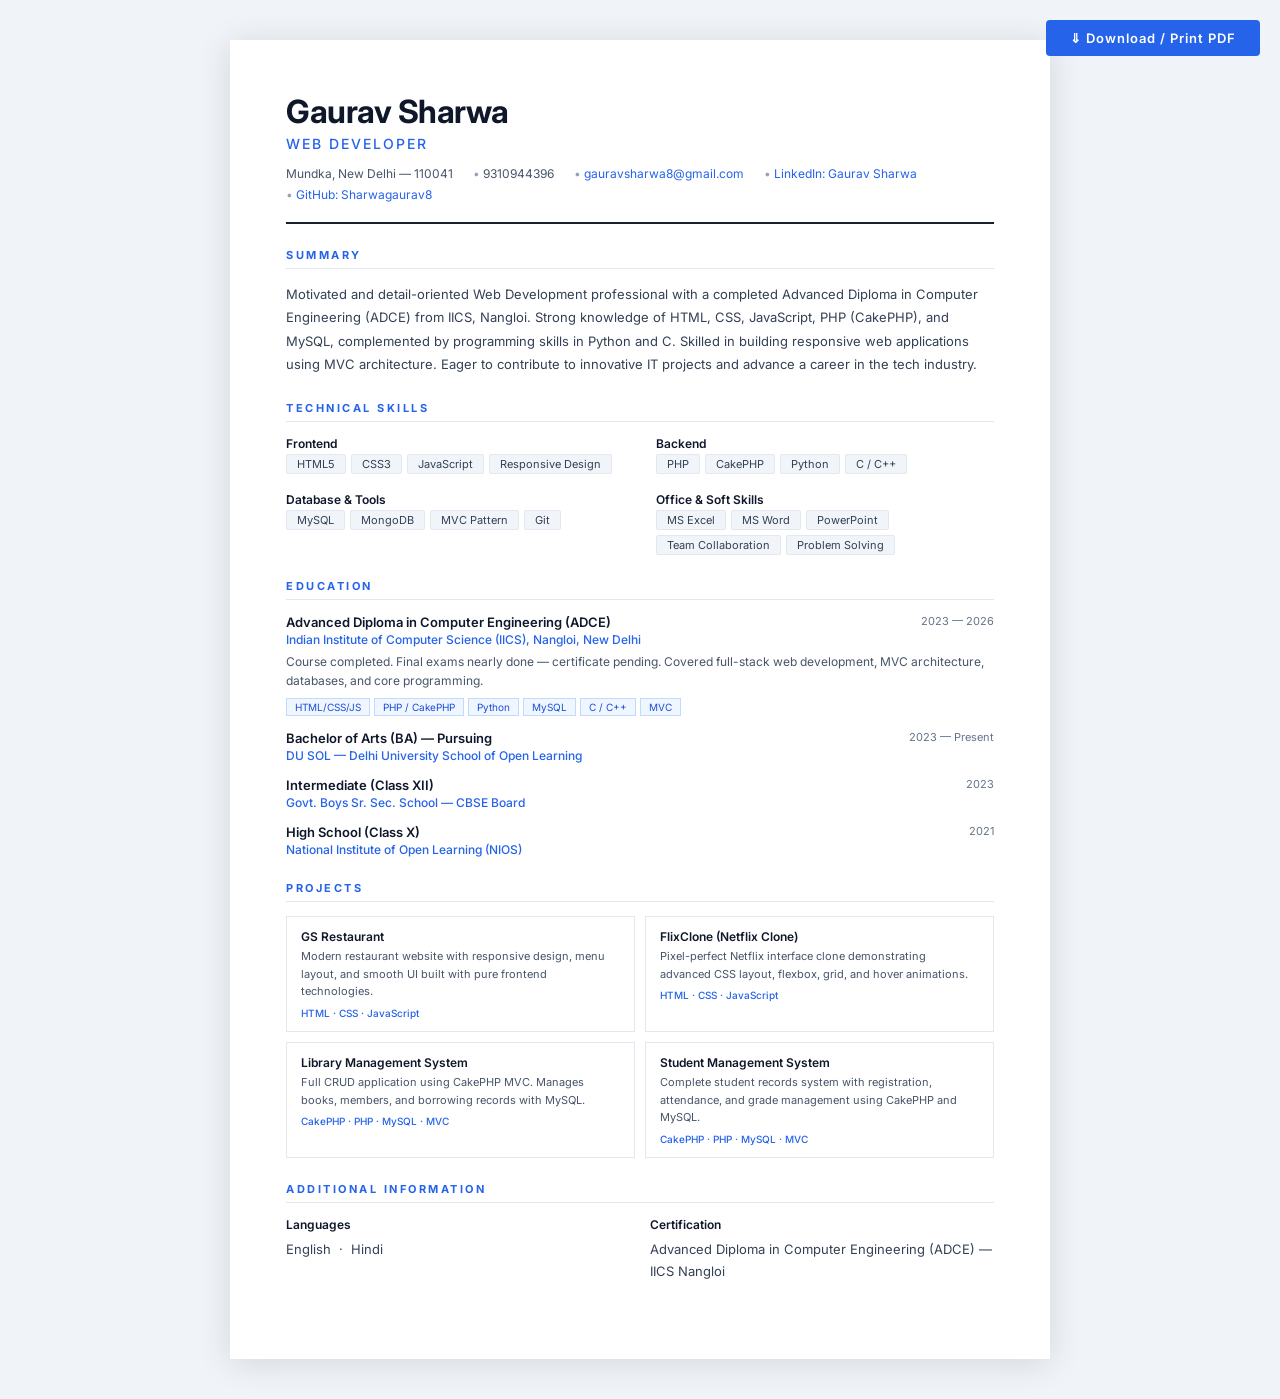
==== PORTFOLIO/GauravSharwa_Resume.html @ 16c81397 "Add files via upload" ====
<!DOCTYPE html>
<html lang="en">
<head>
<meta charset="UTF-8"/>
<meta name="viewport" content="width=device-width, initial-scale=1.0"/>
<title>Gaurav Sharwa — Resume</title>
<link href="https://fonts.googleapis.com/css2?family=Inter:wght@300;400;500;600;700&display=swap" rel="stylesheet"/>
<style>
  * { box-sizing: border-box; margin: 0; padding: 0; }
  body { font-family: 'Inter', sans-serif; background: #f0f4f8; color: #1a202c; }

  .print-btn {
    position: fixed; top: 20px; right: 20px;
    background: #2563eb; color: #fff;
    border: none; padding: 10px 24px;
    font-family: 'Inter', sans-serif;
    font-size: 13px; font-weight: 600;
    letter-spacing: 1px; cursor: pointer;
    border-radius: 4px; z-index: 999;
    transition: background .2s;
  }
  .print-btn:hover { background: #1d4ed8; }

  .resume {
    max-width: 820px; margin: 40px auto;
    background: #fff;
    box-shadow: 0 4px 32px rgba(0,0,0,.12);
    padding: 52px 56px;
  }

  /* HEADER */
  .r-header { border-bottom: 2px solid #1a202c; padding-bottom: 20px; margin-bottom: 24px; }
  .r-name { font-size: 32px; font-weight: 700; color: #0f172a; letter-spacing: -.5px; }
  .r-role { font-size: 14px; font-weight: 500; color: #2563eb; letter-spacing: 2px; text-transform: uppercase; margin-top: 4px; margin-bottom: 14px; }
  .r-contact { display: flex; flex-wrap: wrap; gap: 6px 20px; font-size: 12px; color: #475569; }
  .r-contact a { color: #2563eb; text-decoration: none; }
  .r-contact a:hover { text-decoration: underline; }
  .r-contact span::before { content: '• '; color: #94a3b8; }
  .r-contact span:first-child::before { content: ''; }

  /* SECTIONS */
  .r-section { margin-bottom: 24px; }
  .r-section-title {
    font-size: 11px; font-weight: 700; letter-spacing: 2.5px;
    text-transform: uppercase; color: #2563eb;
    border-bottom: 1px solid #e2e8f0; padding-bottom: 6px;
    margin-bottom: 14px;
  }
  .r-body { font-size: 13px; line-height: 1.75; color: #334155; }

  /* SKILLS GRID */
  .skills-row { display: grid; grid-template-columns: 1fr 1fr; gap: 10px 32px; }
  .skill-group-label { font-weight: 600; color: #0f172a; font-size: 12px; margin-bottom: 3px; }
  .skill-tags { display: flex; flex-wrap: wrap; gap: 5px; }
  .skill-tag {
    background: #f1f5f9; border: 1px solid #e2e8f0;
    color: #334155; font-size: 11px; padding: 2px 10px;
    border-radius: 2px;
  }

  /* EDU / EXPERIENCE ITEMS */
  .r-item { margin-bottom: 14px; }
  .r-item-header { display: flex; justify-content: space-between; align-items: flex-start; }
  .r-item-title { font-weight: 600; font-size: 13px; color: #0f172a; }
  .r-item-date { font-size: 11px; color: #64748b; white-space: nowrap; margin-left: 12px; }
  .r-item-sub { font-size: 12px; color: #2563eb; margin-top: 2px; font-weight: 500; }
  .r-item-desc { font-size: 12px; color: #475569; margin-top: 5px; line-height: 1.65; }
  .r-item-tags { display: flex; flex-wrap: wrap; gap: 4px; margin-top: 7px; }
  .r-item-tag { background: #eff6ff; border: 1px solid #bfdbfe; color: #1d4ed8; font-size: 10px; padding: 2px 8px; }

  /* PROJECTS */
  .proj-grid { display: grid; grid-template-columns: 1fr 1fr; gap: 10px; }
  .proj-card { border: 1px solid #e2e8f0; padding: 12px 14px; }
  .proj-title { font-weight: 600; font-size: 12px; color: #0f172a; margin-bottom: 4px; }
  .proj-desc { font-size: 11px; color: #475569; line-height: 1.6; margin-bottom: 6px; }
  .proj-tech { font-size: 10px; color: #2563eb; font-weight: 500; }

  /* SUMMARY */
  .r-summary { font-size: 13px; line-height: 1.8; color: #334155; }

  /* TWO-COL */
  .two-col { display: grid; grid-template-columns: 1fr 1fr; gap: 20px; }

  /* PRINT */
  @media print {
    body { background: #fff; }
    .print-btn { display: none; }
    .resume { margin: 0; box-shadow: none; padding: 32px 40px; }
    @page { margin: 0; size: A4; }
  }
  @media (max-width: 600px) {
    .resume { padding: 28px 20px; margin: 0; }
    .skills-row, .proj-grid, .two-col { grid-template-columns: 1fr; }
    .r-name { font-size: 24px; }
    .print-btn { top: 10px; right: 10px; padding: 8px 16px; font-size: 12px; }
  }
</style>
</head>
<body>

<button class="print-btn" onclick="window.print()">&#8659; Download / Print PDF</button>

<div class="resume">

  <!-- HEADER -->
  <div class="r-header">
    <div class="r-name">Gaurav Sharwa</div>
    <div class="r-role">Web Developer</div>
    <div class="r-contact">
      <span>Mundka, New Delhi — 110041</span>
      <span>9310944396</span>
      <span><a href="mailto:gauravsharwa8@gmail.com">gauravsharwa8@gmail.com</a></span>
      <span><a href="https://www.linkedin.com/in/gaurav-sharwa-a575862b4/" target="_blank">LinkedIn: Gaurav Sharwa</a></span>
      <span><a href="https://github.com/Sharwagaurav8" target="_blank">GitHub: Sharwagaurav8</a></span>
    </div>
  </div>

  <!-- SUMMARY -->
  <div class="r-section">
    <div class="r-section-title">Summary</div>
    <div class="r-summary">
      Motivated and detail-oriented Web Development professional with a completed Advanced Diploma in Computer Engineering (ADCE) from IICS, Nangloi. Strong knowledge of HTML, CSS, JavaScript, PHP (CakePHP), and MySQL, complemented by programming skills in Python and C. Skilled in building responsive web applications using MVC architecture. Eager to contribute to innovative IT projects and advance a career in the tech industry.
    </div>
  </div>

  <!-- SKILLS -->
  <div class="r-section">
    <div class="r-section-title">Technical Skills</div>
    <div class="skills-row">
      <div>
        <div class="skill-group-label">Frontend</div>
        <div class="skill-tags">
          <span class="skill-tag">HTML5</span>
          <span class="skill-tag">CSS3</span>
          <span class="skill-tag">JavaScript</span>
          <span class="skill-tag">Responsive Design</span>
        </div>
      </div>
      <div>
        <div class="skill-group-label">Backend</div>
        <div class="skill-tags">
          <span class="skill-tag">PHP</span>
          <span class="skill-tag">CakePHP</span>
          <span class="skill-tag">Python</span>
          <span class="skill-tag">C / C++</span>
        </div>
      </div>
      <div style="margin-top:8px">
        <div class="skill-group-label">Database &amp; Tools</div>
        <div class="skill-tags">
          <span class="skill-tag">MySQL</span>
          <span class="skill-tag">MongoDB</span>
          <span class="skill-tag">MVC Pattern</span>
          <span class="skill-tag">Git</span>
        </div>
      </div>
      <div style="margin-top:8px">
        <div class="skill-group-label">Office &amp; Soft Skills</div>
        <div class="skill-tags">
          <span class="skill-tag">MS Excel</span>
          <span class="skill-tag">MS Word</span>
          <span class="skill-tag">PowerPoint</span>
          <span class="skill-tag">Team Collaboration</span>
          <span class="skill-tag">Problem Solving</span>
        </div>
      </div>
    </div>
  </div>

  <!-- EDUCATION -->
  <div class="r-section">
    <div class="r-section-title">Education</div>

    <div class="r-item">
      <div class="r-item-header">
        <div class="r-item-title">Advanced Diploma in Computer Engineering (ADCE)</div>
        <div class="r-item-date">2023 — 2026</div>
      </div>
      <div class="r-item-sub">Indian Institute of Computer Science (IICS), Nangloi, New Delhi</div>
      <div class="r-item-desc">Course completed. Final exams nearly done — certificate pending. Covered full-stack web development, MVC architecture, databases, and core programming.</div>
      <div class="r-item-tags">
        <span class="r-item-tag">HTML/CSS/JS</span>
        <span class="r-item-tag">PHP / CakePHP</span>
        <span class="r-item-tag">Python</span>
        <span class="r-item-tag">MySQL</span>
        <span class="r-item-tag">C / C++</span>
        <span class="r-item-tag">MVC</span>
      </div>
    </div>

    <div class="r-item">
      <div class="r-item-header">
        <div class="r-item-title">Bachelor of Arts (BA) — Pursuing</div>
        <div class="r-item-date">2023 — Present</div>
      </div>
      <div class="r-item-sub">DU SOL — Delhi University School of Open Learning</div>
    </div>

    <div class="r-item">
      <div class="r-item-header">
        <div class="r-item-title">Intermediate (Class XII)</div>
        <div class="r-item-date">2023</div>
      </div>
      <div class="r-item-sub">Govt. Boys Sr. Sec. School — CBSE Board</div>
    </div>

    <div class="r-item">
      <div class="r-item-header">
        <div class="r-item-title">High School (Class X)</div>
        <div class="r-item-date">2021</div>
      </div>
      <div class="r-item-sub">National Institute of Open Learning (NIOS)</div>
    </div>
  </div>

  <!-- PROJECTS -->
  <div class="r-section">
    <div class="r-section-title">Projects</div>
    <div class="proj-grid">
      <div class="proj-card">
        <div class="proj-title">GS Restaurant</div>
        <div class="proj-desc">Modern restaurant website with responsive design, menu layout, and smooth UI built with pure frontend technologies.</div>
        <div class="proj-tech">HTML · CSS · JavaScript</div>
      </div>
      <div class="proj-card">
        <div class="proj-title">FlixClone (Netflix Clone)</div>
        <div class="proj-desc">Pixel-perfect Netflix interface clone demonstrating advanced CSS layout, flexbox, grid, and hover animations.</div>
        <div class="proj-tech">HTML · CSS · JavaScript</div>
      </div>
      <div class="proj-card">
        <div class="proj-title">Library Management System</div>
        <div class="proj-desc">Full CRUD application using CakePHP MVC. Manages books, members, and borrowing records with MySQL.</div>
        <div class="proj-tech">CakePHP · PHP · MySQL · MVC</div>
      </div>
      <div class="proj-card">
        <div class="proj-title">Student Management System</div>
        <div class="proj-desc">Complete student records system with registration, attendance, and grade management using CakePHP and MySQL.</div>
        <div class="proj-tech">CakePHP · PHP · MySQL · MVC</div>
      </div>
    </div>
  </div>

  <!-- ADDITIONAL -->
  <div class="r-section">
    <div class="r-section-title">Additional Information</div>
    <div class="two-col">
      <div>
        <div class="skill-group-label" style="margin-bottom:6px">Languages</div>
        <div class="r-body">English &nbsp;·&nbsp; Hindi</div>
      </div>
      <div>
        <div class="skill-group-label" style="margin-bottom:6px">Certification</div>
        <div class="r-body">Advanced Diploma in Computer Engineering (ADCE) — IICS Nangloi</div>
      </div>
    </div>
  </div>

</div>
</body>
</html>
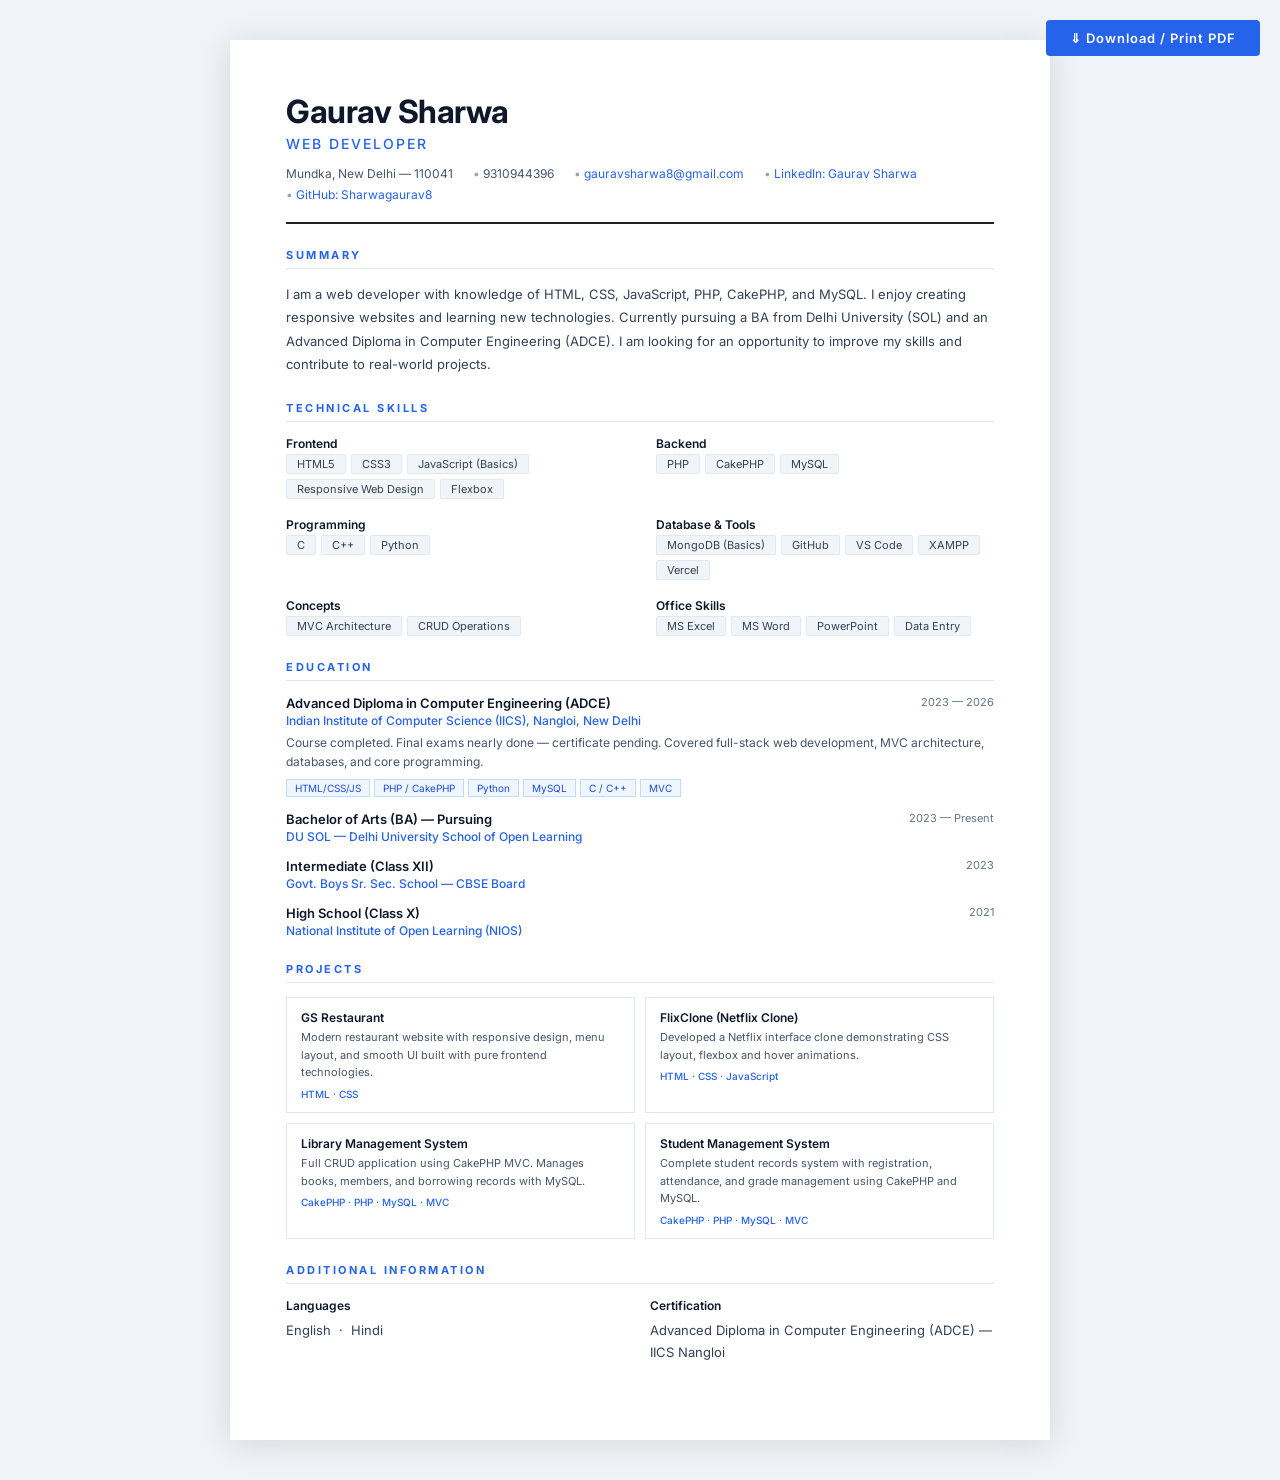
==== commit 682a8396: "Update GauravSharwa_Resume.html" ====
--- a/PORTFOLIO/GauravSharwa_Resume.html
+++ b/PORTFOLIO/GauravSharwa_Resume.html
@@ -119,52 +119,75 @@
   <div class="r-section">
     <div class="r-section-title">Summary</div>
     <div class="r-summary">
-      Motivated and detail-oriented Web Development professional with a completed Advanced Diploma in Computer Engineering (ADCE) from IICS, Nangloi. Strong knowledge of HTML, CSS, JavaScript, PHP (CakePHP), and MySQL, complemented by programming skills in Python and C. Skilled in building responsive web applications using MVC architecture. Eager to contribute to innovative IT projects and advance a career in the tech industry.
+      I am a web developer with knowledge of HTML, CSS, JavaScript, PHP, CakePHP, and MySQL. I enjoy creating responsive websites and learning new technologies. Currently pursuing a BA from Delhi University (SOL) and an Advanced Diploma in Computer Engineering (ADCE). I am looking for an opportunity to improve my skills and contribute to real-world projects.
     </div>
   </div>
 
   <!-- SKILLS -->
   <div class="r-section">
-    <div class="r-section-title">Technical Skills</div>
-    <div class="skills-row">
-      <div>
-        <div class="skill-group-label">Frontend</div>
-        <div class="skill-tags">
-          <span class="skill-tag">HTML5</span>
-          <span class="skill-tag">CSS3</span>
-          <span class="skill-tag">JavaScript</span>
-          <span class="skill-tag">Responsive Design</span>
-        </div>
-      </div>
-      <div>
-        <div class="skill-group-label">Backend</div>
-        <div class="skill-tags">
-          <span class="skill-tag">PHP</span>
-          <span class="skill-tag">CakePHP</span>
-          <span class="skill-tag">Python</span>
-          <span class="skill-tag">C / C++</span>
-        </div>
-      </div>
-      <div style="margin-top:8px">
-        <div class="skill-group-label">Database &amp; Tools</div>
-        <div class="skill-tags">
-          <span class="skill-tag">MySQL</span>
-          <span class="skill-tag">MongoDB</span>
-          <span class="skill-tag">MVC Pattern</span>
-          <span class="skill-tag">Git</span>
-        </div>
-      </div>
-      <div style="margin-top:8px">
-        <div class="skill-group-label">Office &amp; Soft Skills</div>
-        <div class="skill-tags">
-          <span class="skill-tag">MS Excel</span>
-          <span class="skill-tag">MS Word</span>
-          <span class="skill-tag">PowerPoint</span>
-          <span class="skill-tag">Team Collaboration</span>
-          <span class="skill-tag">Problem Solving</span>
-        </div>
-      </div>
-    </div>
+      <div class="r-section-title">Technical Skills</div>
+
+      <div class="skills-row">
+
+          <div>
+              <div class="skill-group-label">Frontend</div>
+              <div class="skill-tags">
+                  <span class="skill-tag">HTML5</span>
+                  <span class="skill-tag">CSS3</span>
+                  <span class="skill-tag">JavaScript (Basics)</span>
+                  <span class="skill-tag">Responsive Web Design</span>
+                  <span class="skill-tag">Flexbox</span>
+              </div>
+          </div>
+
+          <div>
+              <div class="skill-group-label">Backend</div>
+              <div class="skill-tags">
+                  <span class="skill-tag">PHP</span>
+                  <span class="skill-tag">CakePHP</span>
+                  <span class="skill-tag">MySQL</span>
+              </div>
+          </div>
+
+          <div style="margin-top:8px">
+              <div class="skill-group-label">Programming</div>
+              <div class="skill-tags">
+                  <span class="skill-tag">C</span>
+                  <span class="skill-tag">C++</span>
+                  <span class="skill-tag">Python</span>
+              </div>
+          </div>
+
+          <div style="margin-top:8px">
+              <div class="skill-group-label">Database & Tools</div>
+              <div class="skill-tags">
+                  <span class="skill-tag">MongoDB (Basics)</span>
+                  <span class="skill-tag">GitHub</span>
+                  <span class="skill-tag">VS Code</span>
+                  <span class="skill-tag">XAMPP</span>
+                  <span class="skill-tag">Vercel</span>
+              </div>
+          </div>
+
+          <div style="margin-top:8px">
+              <div class="skill-group-label">Concepts</div>
+              <div class="skill-tags">
+                  <span class="skill-tag">MVC Architecture</span>
+                  <span class="skill-tag">CRUD Operations</span>
+              </div>
+          </div>
+
+          <div style="margin-top:8px">
+              <div class="skill-group-label">Office Skills</div>
+              <div class="skill-tags">
+                  <span class="skill-tag">MS Excel</span>
+                  <span class="skill-tag">MS Word</span>
+                  <span class="skill-tag">PowerPoint</span>
+                  <span class="skill-tag">Data Entry</span>
+              </div>
+          </div>
+
+      </div>
   </div>
 
   <!-- EDUCATION -->
@@ -220,11 +243,11 @@
       <div class="proj-card">
         <div class="proj-title">GS Restaurant</div>
         <div class="proj-desc">Modern restaurant website with responsive design, menu layout, and smooth UI built with pure frontend technologies.</div>
-        <div class="proj-tech">HTML · CSS · JavaScript</div>
+        <div class="proj-tech">HTML · CSS</div>
       </div>
       <div class="proj-card">
         <div class="proj-title">FlixClone (Netflix Clone)</div>
-        <div class="proj-desc">Pixel-perfect Netflix interface clone demonstrating advanced CSS layout, flexbox, grid, and hover animations.</div>
+        <div class="proj-desc">Developed a Netflix interface clone demonstrating CSS layout, flexbox and hover animations.</div>
         <div class="proj-tech">HTML · CSS · JavaScript</div>
       </div>
       <div class="proj-card">
@@ -257,4 +280,4 @@
 
 </div>
 </body>
-</html>+</html>
